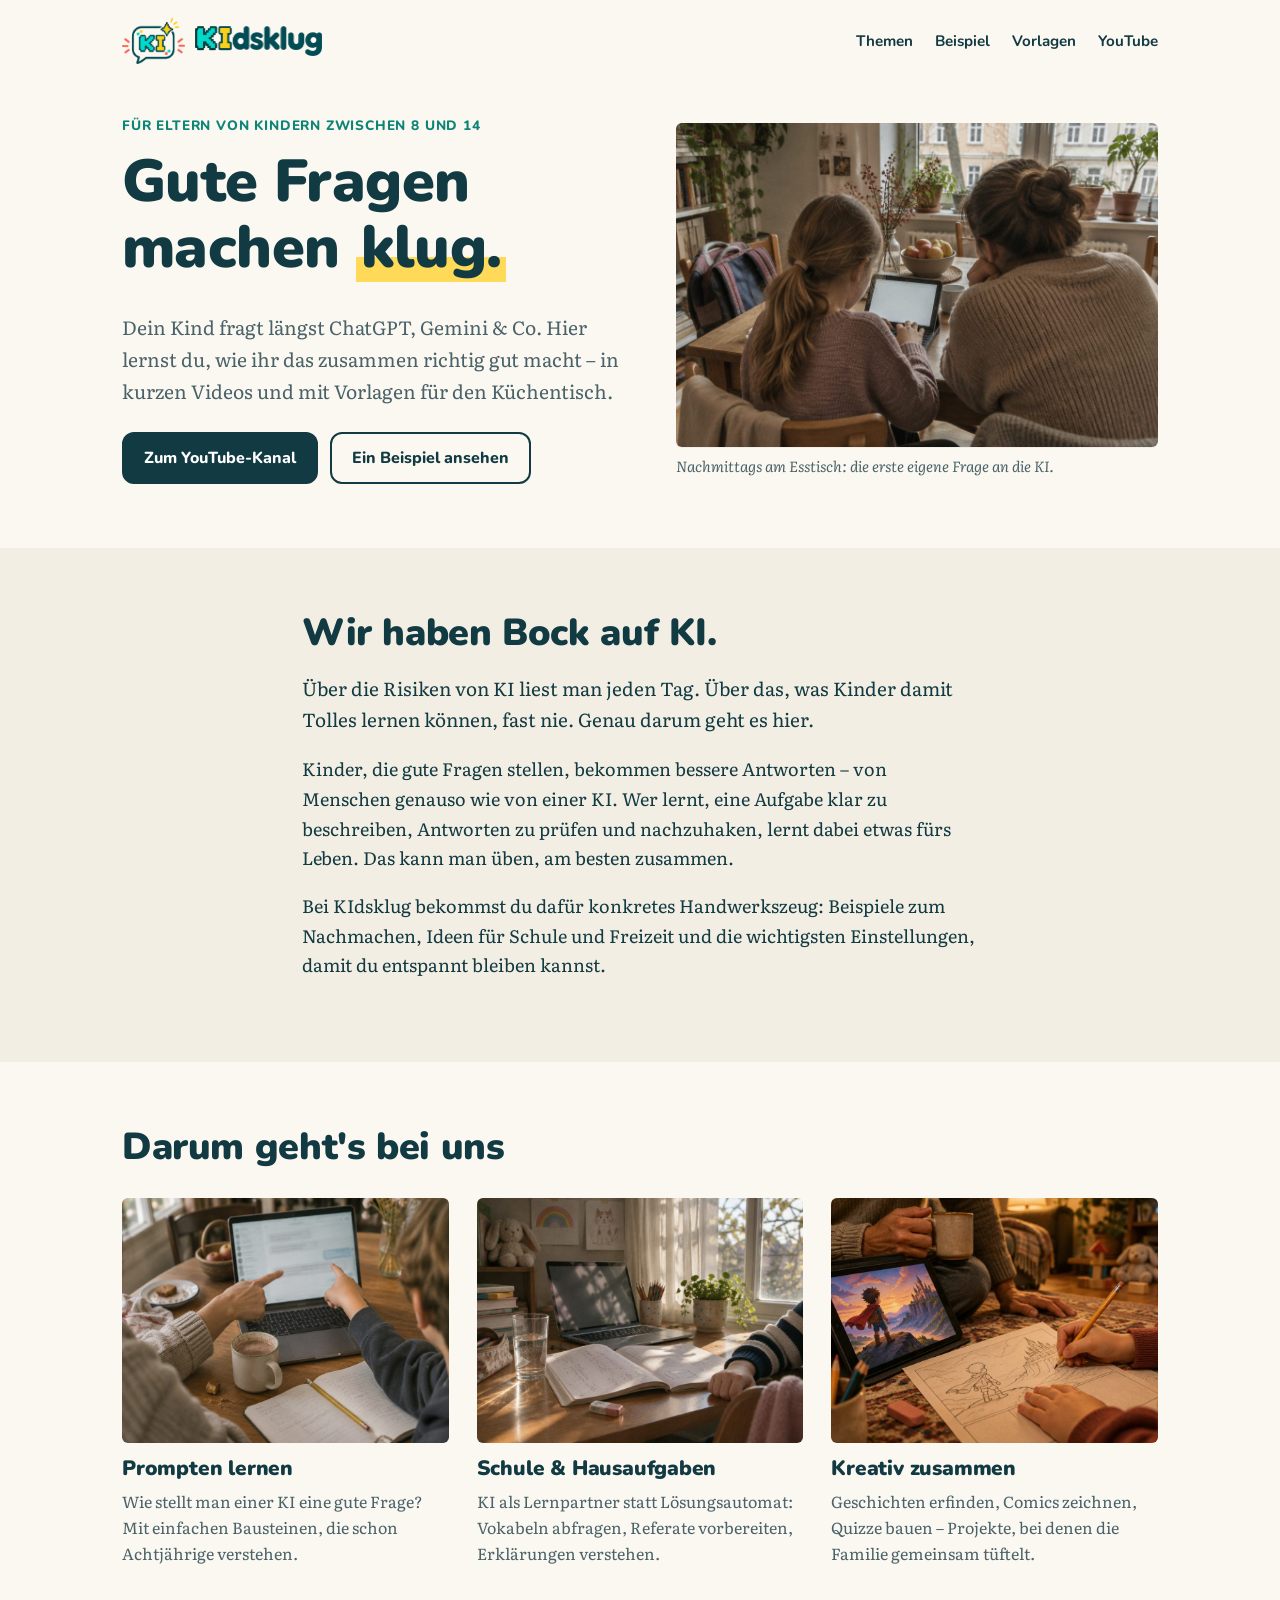
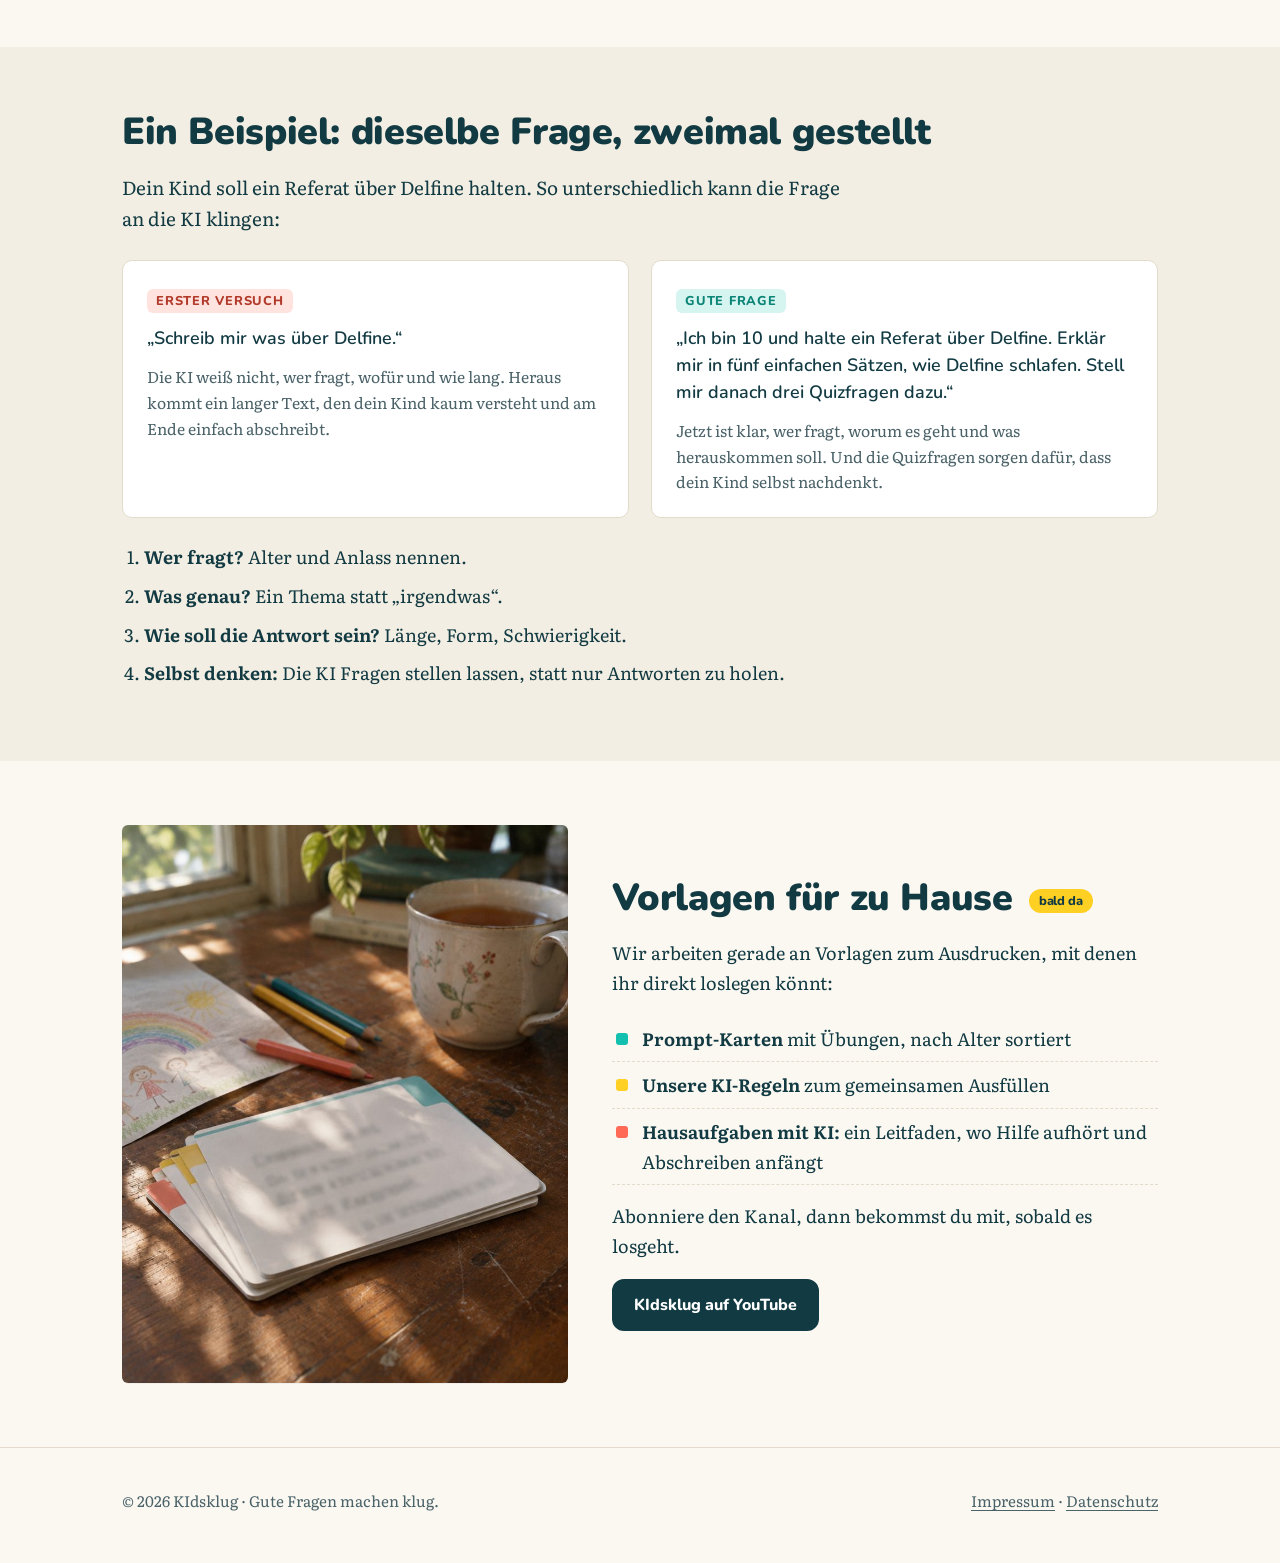
==== index.html @ 9ab51d3c "Website kidsklug.de Co-Authored-By: Claude Opus 5.5 <noreply@anthropic.com> Claude-Session: https://" ====
<!DOCTYPE html>
<html lang="de">
<head>
<meta charset="utf-8">
<meta name="viewport" content="width=device-width, initial-scale=1">
<title>KIdsklug – Gute Fragen machen klug. KI-Wissen für Eltern</title>
<meta name="description" content="Dein Kind nutzt ChatGPT, Gemini & Co.? KIdsklug zeigt Eltern in kurzen Videos und mit Vorlagen, wie Kinder KI clever nutzen – vom ersten Prompt bis zur Hausaufgabe.">
<link rel="canonical" href="https://kidsklug.de/">
<link rel="icon" href="favicon-48.png" sizes="48x48">
<link rel="apple-touch-icon" href="apple-touch-icon.png">
<meta property="og:title" content="KIdsklug – Gute Fragen machen klug.">
<meta property="og:description" content="KI-Wissen für Eltern: kurze Videos und Vorlagen für den Küchentisch.">
<meta property="og:image" content="https://kidsklug.de/img/hero.jpg">
<meta property="og:locale" content="de_DE">
<link rel="preload" href="fonts/nunito.woff2" as="font" type="font/woff2" crossorigin>
<link rel="stylesheet" href="style.css">
</head>
<body>

<header class="top">
  <div class="wrap">
    <a class="brand" href="./" aria-label="KIdsklug Startseite">
      <img class="sym" src="img/symbol.png" alt="" width="69" height="46">
      <img class="word" src="img/wortmarke.png" alt="KIdsklug" width="128" height="30">
    </a>
    <nav class="nav" aria-label="Hauptmenü">
      <a href="#themen">Themen</a>
      <a href="#beispiel">Beispiel</a>
      <a href="#vorlagen">Vorlagen</a>
      <a href="https://www.youtube.com/@KIdsklug">YouTube</a>
    </nav>
  </div>
</header>

<main>
<section class="hero">
  <div class="wrap">
    <div>
      <div class="kicker">Für Eltern von Kindern zwischen 8 und 14</div>
      <h1>Gute Fragen machen <span class="mark">klug.</span></h1>
      <p class="lead">Dein Kind fragt längst ChatGPT, Gemini &amp; Co. Hier lernst du, wie ihr das zusammen richtig gut macht – in kurzen Videos und mit Vorlagen für den Küchentisch.</p>
      <div class="btns">
        <a class="btn btn-main" href="https://www.youtube.com/@KIdsklug">Zum YouTube-Kanal</a>
        <a class="btn btn-ghost" href="#beispiel">Ein Beispiel ansehen</a>
      </div>
    </div>
    <figure class="photo">
      <img src="img/hero.jpg" alt="Ein Kind und ein Elternteil sitzen am Esstisch und schauen gemeinsam auf ein Tablet" width="1600" height="1067" fetchpriority="high">
      <figcaption>Nachmittags am Esstisch: die erste eigene Frage an die KI.</figcaption>
    </figure>
  </div>
</section>

<section class="paper2">
  <div class="wrap narrow">
    <h2>Wir haben Bock auf KI.</h2>
    <p class="big">Über die Risiken von KI liest man jeden Tag. Über das, was Kinder damit Tolles lernen können, fast nie. Genau darum geht es hier.</p>
    <p>Kinder, die gute Fragen stellen, bekommen bessere Antworten – von Menschen genauso wie von einer KI. Wer lernt, eine Aufgabe klar zu beschreiben, Antworten zu prüfen und nachzuhaken, lernt dabei etwas fürs Leben. Das kann man üben, am besten zusammen.</p>
    <p>Bei KIdsklug bekommst du dafür konkretes Handwerkszeug: Beispiele zum Nachmachen, Ideen für Schule und Freizeit und die wichtigsten Einstellungen, damit du entspannt bleiben kannst.</p>
  </div>
</section>

<section id="themen">
  <div class="wrap">
    <h2>Darum geht's bei uns</h2>
    <div class="themes">
      <article class="theme">
        <img src="img/prompten.jpg" alt="Ein Kind und ein Erwachsener zeigen gemeinsam auf einen Laptop" width="1200" height="800" >
        <h3>Prompten lernen</h3>
        <p>Wie stellt man einer KI eine gute Frage? Mit einfachen Bausteinen, die schon Achtjährige verstehen.</p>
      </article>
      <article class="theme">
        <img src="img/schule.jpg" alt="Schreibtisch mit Laptop, Heft und Radiergummi am Fenster" width="1200" height="800" >
        <h3>Schule &amp; Hausaufgaben</h3>
        <p>KI als Lernpartner statt Lösungsautomat: Vokabeln abfragen, Referate vorbereiten, Erklärungen verstehen.</p>
      </article>
      <article class="theme">
        <img src="img/kreativ.jpg" alt="Kinderhände zeichnen einen Comic neben einem Tablet" width="1200" height="800" >
        <h3>Kreativ zusammen</h3>
        <p>Geschichten erfinden, Comics zeichnen, Quizze bauen – Projekte, bei denen die Familie gemeinsam tüftelt.</p>
      </article>
    </div>
  </div>
</section>

<section id="beispiel" class="paper2">
  <div class="wrap">
    <h2>Ein Beispiel: dieselbe Frage, zweimal gestellt</h2>
    <p class="big narrow">Dein Kind soll ein Referat über Delfine halten. So unterschiedlich kann die Frage an die KI klingen:</p>
    <div class="compare">
      <div class="note bad">
        <span class="tag">Erster Versuch</span>
        <blockquote>„Schreib mir was über Delfine.“</blockquote>
        <p>Die KI weiß nicht, wer fragt, wofür und wie lang. Heraus kommt ein langer Text, den dein Kind kaum versteht und am Ende einfach abschreibt.</p>
      </div>
      <div class="note good">
        <span class="tag">Gute Frage</span>
        <blockquote>„Ich bin 10 und halte ein Referat über Delfine. Erklär mir in fünf einfachen Sätzen, wie Delfine schlafen. Stell mir danach drei Quizfragen dazu.“</blockquote>
        <p>Jetzt ist klar, wer fragt, worum es geht und was herauskommen soll. Und die Quizfragen sorgen dafür, dass dein Kind selbst nachdenkt.</p>
      </div>
    </div>
    <ol class="steps narrow">
      <li><strong>Wer fragt?</strong> Alter und Anlass nennen.</li>
      <li><strong>Was genau?</strong> Ein Thema statt „irgendwas“.</li>
      <li><strong>Wie soll die Antwort sein?</strong> Länge, Form, Schwierigkeit.</li>
      <li><strong>Selbst denken:</strong> Die KI Fragen stellen lassen, statt nur Antworten zu holen.</li>
    </ol>
  </div>
</section>

<section id="vorlagen">
  <div class="wrap split">
    <figure class="photo">
      <img src="img/vorlagen.jpg" alt="Ausgedruckte Karteikarten mit bunten Ecken, Buntstifte und eine Tasse Tee auf einem Holztisch" width="800" height="1000" >
    </figure>
    <div>
      <h2>Vorlagen für zu Hause <span class="soon">bald da</span></h2>
      <p>Wir arbeiten gerade an Vorlagen zum Ausdrucken, mit denen ihr direkt loslegen könnt:</p>
      <ul class="plain">
        <li><strong>Prompt-Karten</strong> mit Übungen, nach Alter sortiert</li>
        <li><strong>Unsere KI-Regeln</strong> zum gemeinsamen Ausfüllen</li>
        <li><strong>Hausaufgaben mit KI:</strong> ein Leitfaden, wo Hilfe aufhört und Abschreiben anfängt</li>
      </ul>
      <p>Abonniere den Kanal, dann bekommst du mit, sobald es losgeht.</p>
      <a class="btn btn-main" href="https://www.youtube.com/@KIdsklug">KIdsklug auf YouTube</a>
    </div>
  </div>
</section>
</main>

<footer>
  <div class="wrap">
    <div>© 2026 KIdsklug · Gute Fragen machen klug.</div>
    <div><a href="impressum.html">Impressum</a> · <a href="datenschutz.html">Datenschutz</a></div>
  </div>
</footer>
</body>
</html>
---- style.css ----
@font-face{font-family:"Nunito";src:url(fonts/nunito.woff2) format("woff2");font-weight:600 900;font-display:swap}
@font-face{font-family:"Literata";src:url(fonts/literata.woff2) format("woff2");font-weight:400 650;font-display:swap}
@font-face{font-family:"Literata";src:url(fonts/literata-italic.woff2) format("woff2");font-weight:400 650;font-style:italic;font-display:swap}

:root{
  --paper:#fbf8f2; --paper-2:#f3eee3; --ink:#123a42; --ink-soft:#4a6268;
  --teal:#13bfae; --teal-dark:#0c8577; --yellow:#ffd024; --coral:#ff6a57; --line:#e3dccd;
  --wrap:1080px;
}
*{box-sizing:border-box}
html{-webkit-text-size-adjust:100%}
body{margin:0;background:var(--paper);color:var(--ink);font:18px/1.65 "Literata",Georgia,serif}
img{max-width:100%;height:auto;display:block}
a{color:var(--teal-dark);text-underline-offset:3px}
a:hover{color:var(--ink)}
h1,h2,h3{font-family:"Nunito",system-ui,sans-serif;font-weight:900;line-height:1.12;letter-spacing:-.01em;margin:0 0 .5em}
h1{font-size:clamp(2.3rem,5.4vw,3.7rem)}
h2{font-size:clamp(1.7rem,3.4vw,2.35rem)}
h3{font-size:1.3rem}
p{margin:0 0 1em}
.wrap{max-width:var(--wrap);margin:0 auto;padding:0 22px}

/* header */
.top{padding:18px 0}
.top .wrap{display:flex;align-items:center;justify-content:space-between;gap:20px}
.brand{display:flex;align-items:center;gap:10px;text-decoration:none}
.brand img.sym{height:46px;width:auto}
.brand img.word{height:30px;width:auto}
.nav{display:flex;gap:22px;font:700 .95rem "Nunito",sans-serif}
.nav a{color:var(--ink);text-decoration:none}
.nav a:hover{color:var(--teal-dark)}

/* hand-drawn marker under a word */
.mark{background:linear-gradient(transparent 62%, rgba(255,208,36,.75) 62%, rgba(255,208,36,.75) 92%, transparent 92%);padding:0 .08em}
.mark-teal{background:linear-gradient(transparent 64%, rgba(19,191,174,.35) 64%, rgba(19,191,174,.35) 94%, transparent 94%)}

/* hero */
.hero{padding:34px 0 64px}
.hero .wrap{display:grid;grid-template-columns:1.05fr 1fr;gap:48px;align-items:center}
.kicker{font:800 .85rem "Nunito",sans-serif;letter-spacing:.06em;text-transform:uppercase;color:var(--teal-dark);margin-bottom:14px}
.lead{font-size:1.2rem;color:var(--ink-soft);max-width:34em}
.btns{display:flex;flex-wrap:wrap;gap:12px;margin-top:26px}
.btn{display:inline-flex;align-items:center;gap:8px;font:800 1rem "Nunito",sans-serif;padding:13px 20px;border-radius:12px;text-decoration:none;border:2px solid var(--ink)}
.btn-main{background:var(--ink);color:#fff}
.btn-main:hover{background:var(--teal-dark);border-color:var(--teal-dark);color:#fff}
.btn-ghost{color:var(--ink)}
.btn-ghost:hover{background:var(--paper-2);color:var(--ink)}
figure{margin:0}
.photo img{border-radius:6px;box-shadow:0 1px 0 rgba(0,0,0,.04)}
figcaption{font:italic .92rem "Literata",serif;color:var(--ink-soft);margin-top:8px}

/* sections */
section{padding:64px 0}
.paper2{background:var(--paper-2)}
.narrow{max-width:720px}
.big{font-size:1.18rem}

.themes{display:grid;grid-template-columns:repeat(3,1fr);gap:28px;margin-top:30px}
.theme img{width:100%;aspect-ratio:4/3;object-fit:cover;border-radius:6px;margin-bottom:14px}
.theme h3{margin-bottom:.35em}
.theme p{color:var(--ink-soft);font-size:1rem}

/* prompt example */
.compare{display:grid;grid-template-columns:1fr 1fr;gap:22px;margin-top:26px}
.note{background:#fff;border:1px solid var(--line);border-radius:10px;padding:22px 24px;position:relative}
.note .tag{font:800 .8rem "Nunito",sans-serif;text-transform:uppercase;letter-spacing:.06em;display:inline-block;padding:3px 9px;border-radius:6px;margin-bottom:12px}
.note.bad .tag{background:#ffe3df;color:#b23a2b}
.note.good .tag{background:#d6f5f1;color:var(--teal-dark)}
.note blockquote{margin:0 0 12px;font:600 1.12rem/1.5 "Nunito",sans-serif;color:var(--ink)}
.note p{font-size:.98rem;color:var(--ink-soft);margin:0}
.steps{margin:24px 0 0;padding-left:1.2em}
.steps li{margin-bottom:.5em}

/* templates */
.split{display:grid;grid-template-columns:.9fr 1.1fr;gap:44px;align-items:center}
.soon{display:inline-block;font:800 .8rem "Nunito",sans-serif;background:var(--yellow);color:var(--ink);padding:3px 10px;border-radius:999px;margin-left:6px;vertical-align:middle}
ul.plain{list-style:none;padding:0;margin:16px 0}
ul.plain li{padding:8px 0 8px 30px;border-bottom:1px dashed var(--line);position:relative}
ul.plain li::before{content:"";position:absolute;left:4px;top:17px;width:12px;height:12px;background:var(--teal);border-radius:3px}
ul.plain li:nth-child(2)::before{background:var(--yellow)}
ul.plain li:nth-child(3)::before{background:var(--coral)}

/* footer */
footer{padding:40px 0 50px;border-top:1px solid var(--line);font-size:.95rem;color:var(--ink-soft)}
footer .wrap{display:flex;flex-wrap:wrap;justify-content:space-between;gap:16px}
footer a{color:var(--ink-soft)}

/* legal pages */
.legal{padding:30px 0 60px}
.legal h1{font-size:2.2rem}
.legal h2{font-size:1.3rem;margin-top:1.6em}
.legal p,.legal li{font-size:1rem}

@media (max-width:860px){
  .hero .wrap,.split{grid-template-columns:1fr;gap:30px}
  .themes{grid-template-columns:1fr}
  .compare{grid-template-columns:1fr}
  .nav{display:none}
  section{padding:48px 0}
  body{font-size:17px}
}
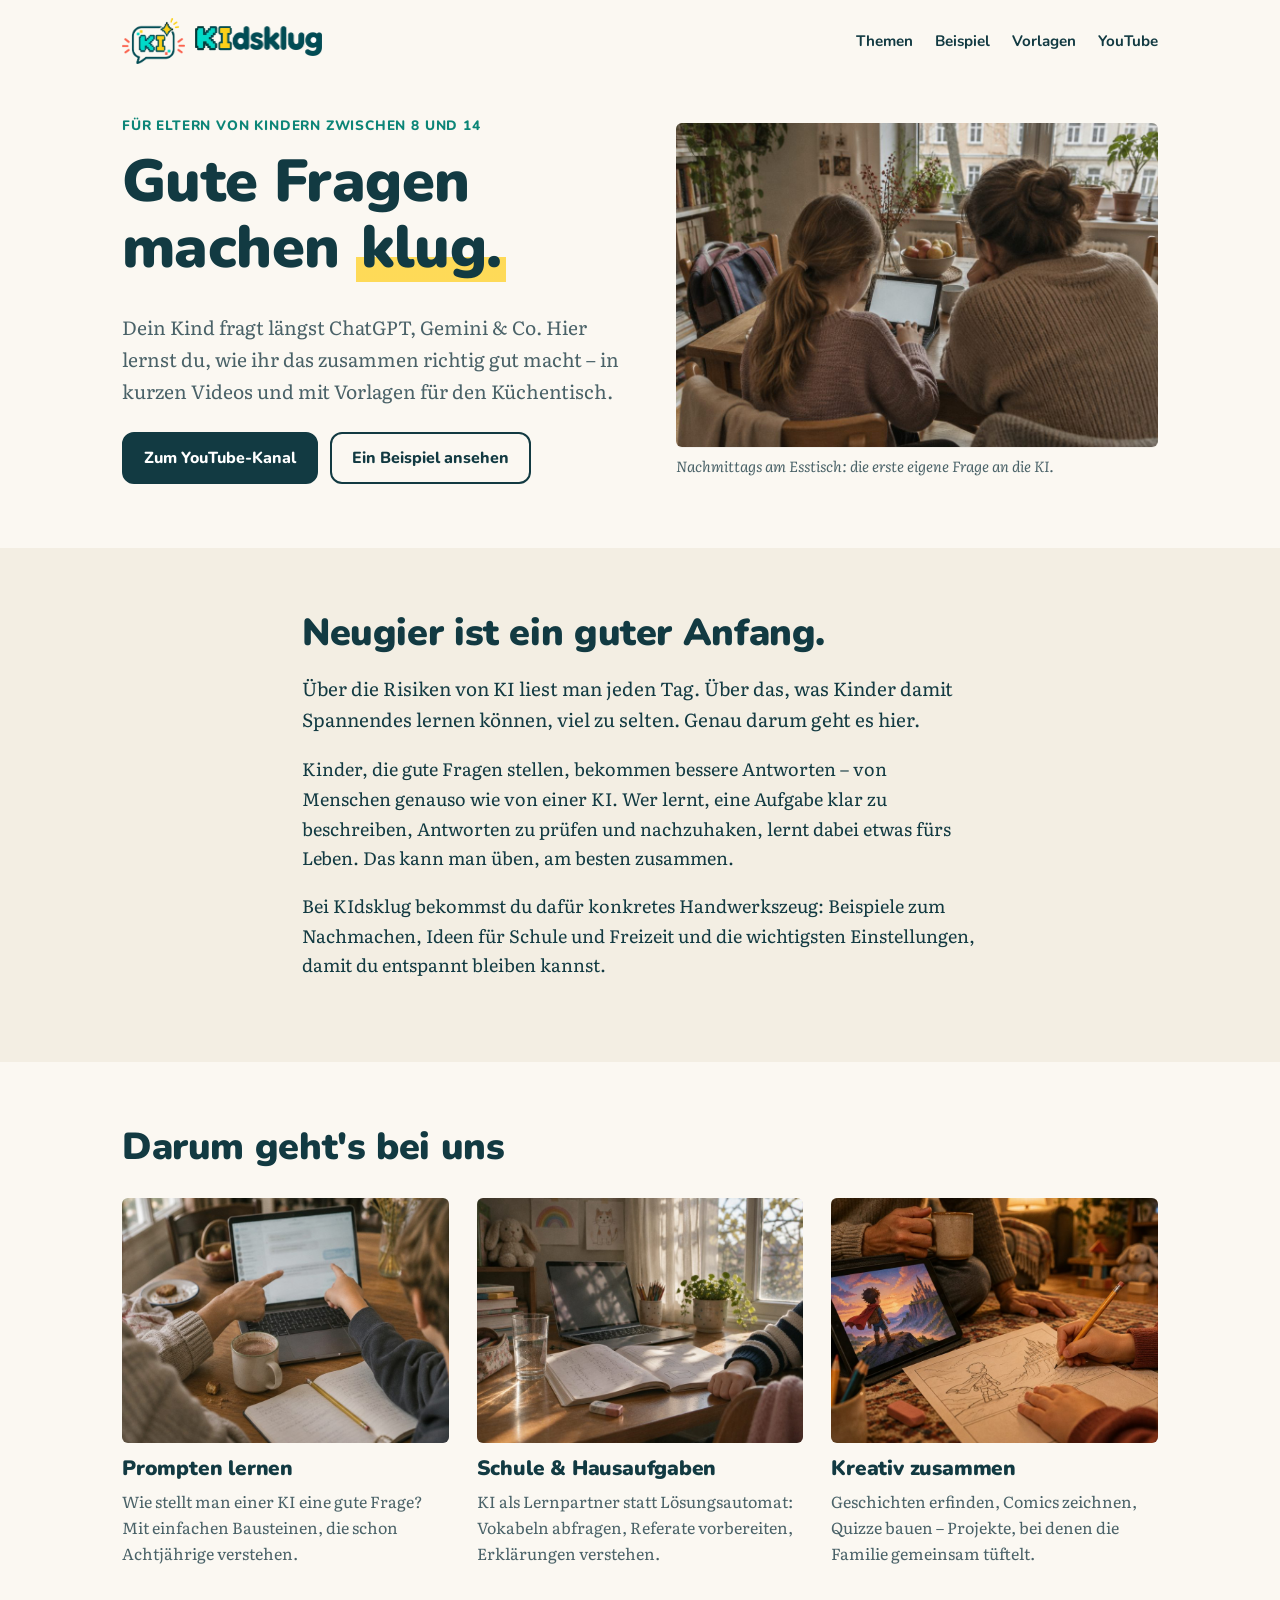
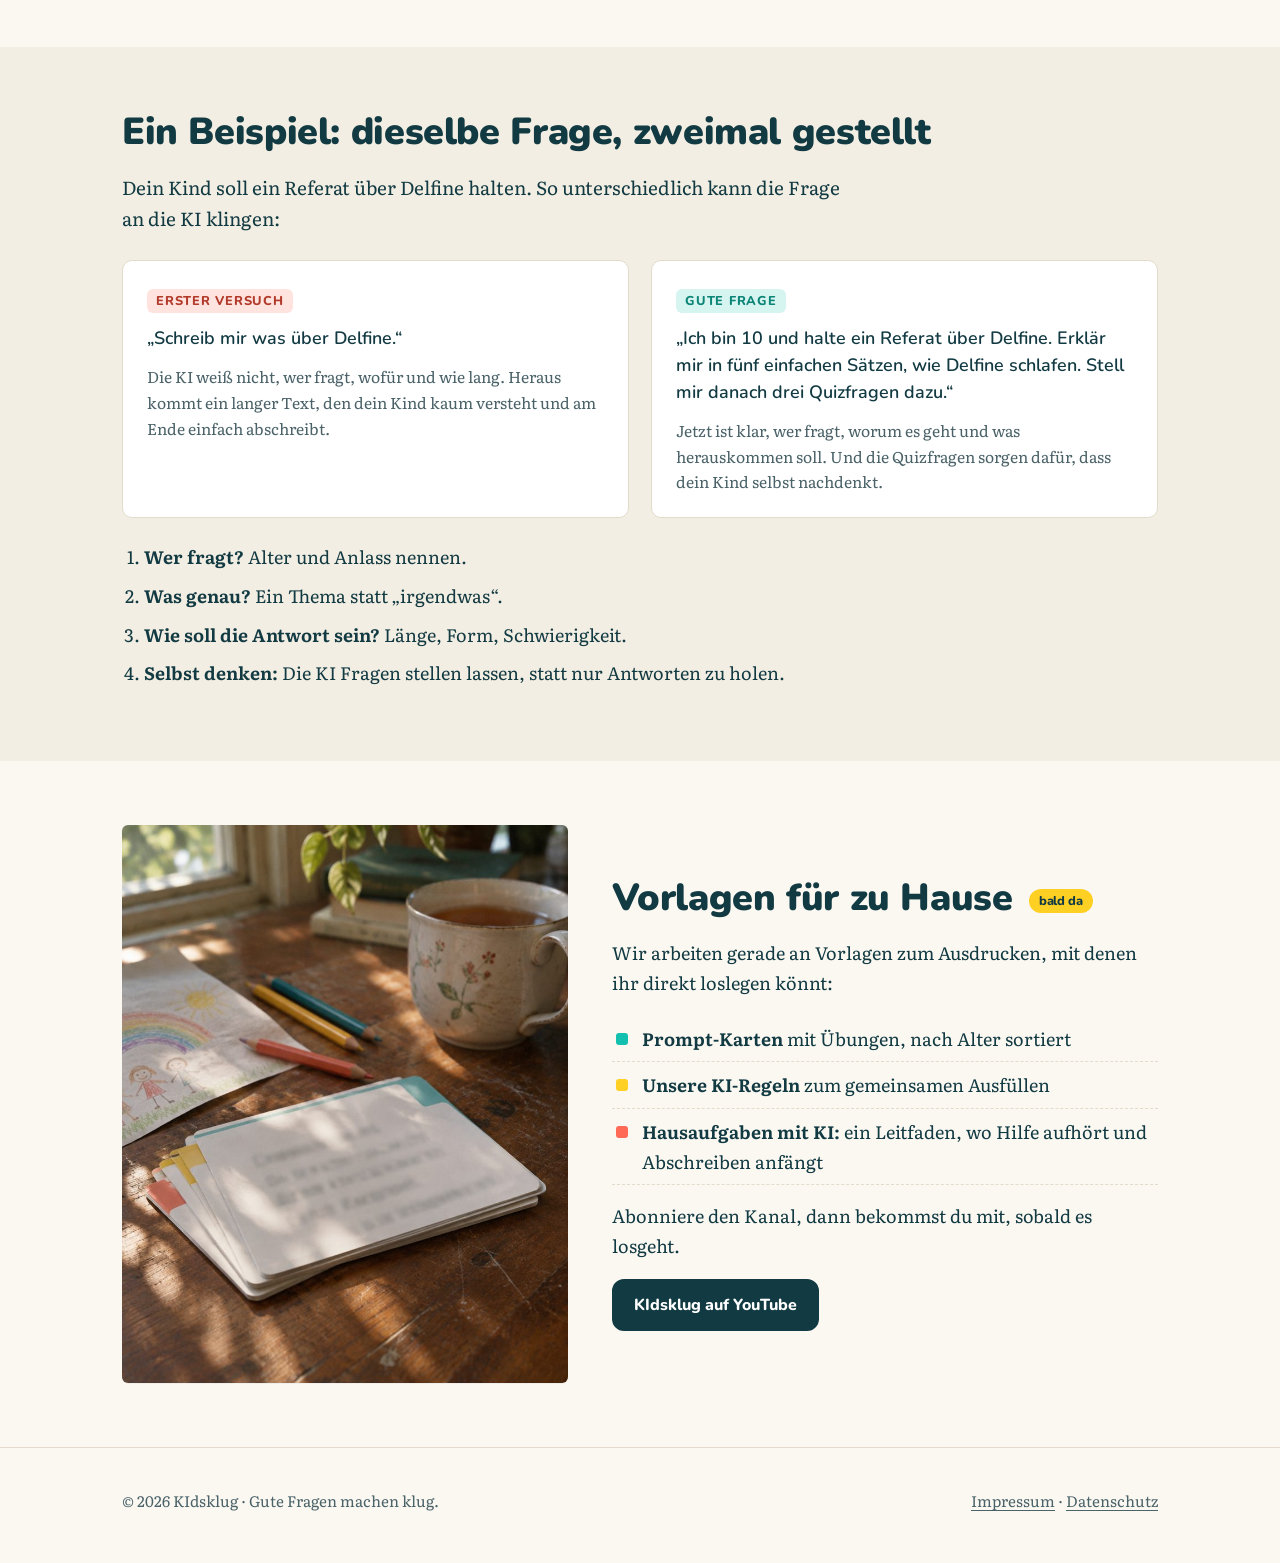
==== commit 8840b1dc: "Startseite: Abschnittsüberschrift weniger plakativ Co-Authored-By: Claude Opus 5.5 <noreply@anthropi" ====
--- a/index.html
+++ b/index.html
@@ -53,8 +53,8 @@
 
 <section class="paper2">
   <div class="wrap narrow">
-    <h2>Wir haben Bock auf KI.</h2>
-    <p class="big">Über die Risiken von KI liest man jeden Tag. Über das, was Kinder damit Tolles lernen können, fast nie. Genau darum geht es hier.</p>
+    <h2>Neugier ist ein guter Anfang.</h2>
+    <p class="big">Über die Risiken von KI liest man jeden Tag. Über das, was Kinder damit Spannendes lernen können, viel zu selten. Genau darum geht es hier.</p>
     <p>Kinder, die gute Fragen stellen, bekommen bessere Antworten – von Menschen genauso wie von einer KI. Wer lernt, eine Aufgabe klar zu beschreiben, Antworten zu prüfen und nachzuhaken, lernt dabei etwas fürs Leben. Das kann man üben, am besten zusammen.</p>
     <p>Bei KIdsklug bekommst du dafür konkretes Handwerkszeug: Beispiele zum Nachmachen, Ideen für Schule und Freizeit und die wichtigsten Einstellungen, damit du entspannt bleiben kannst.</p>
   </div>
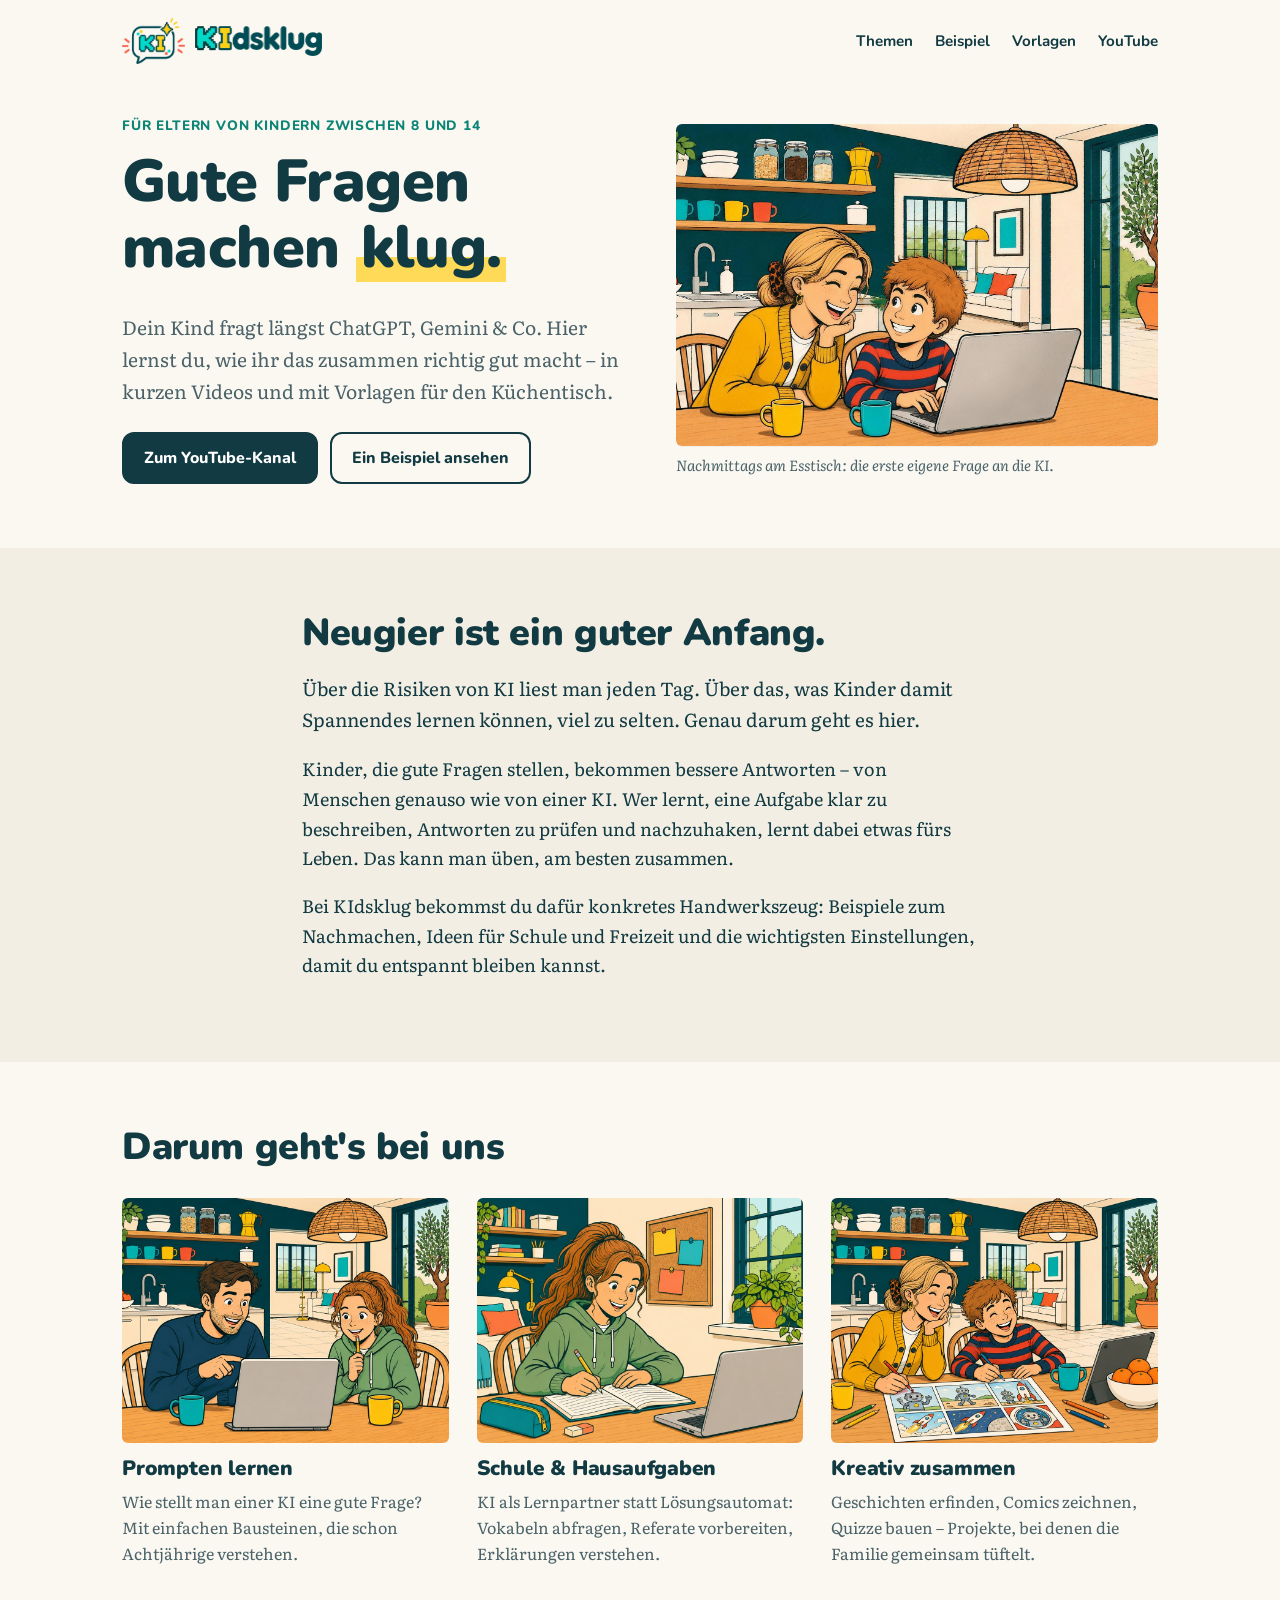
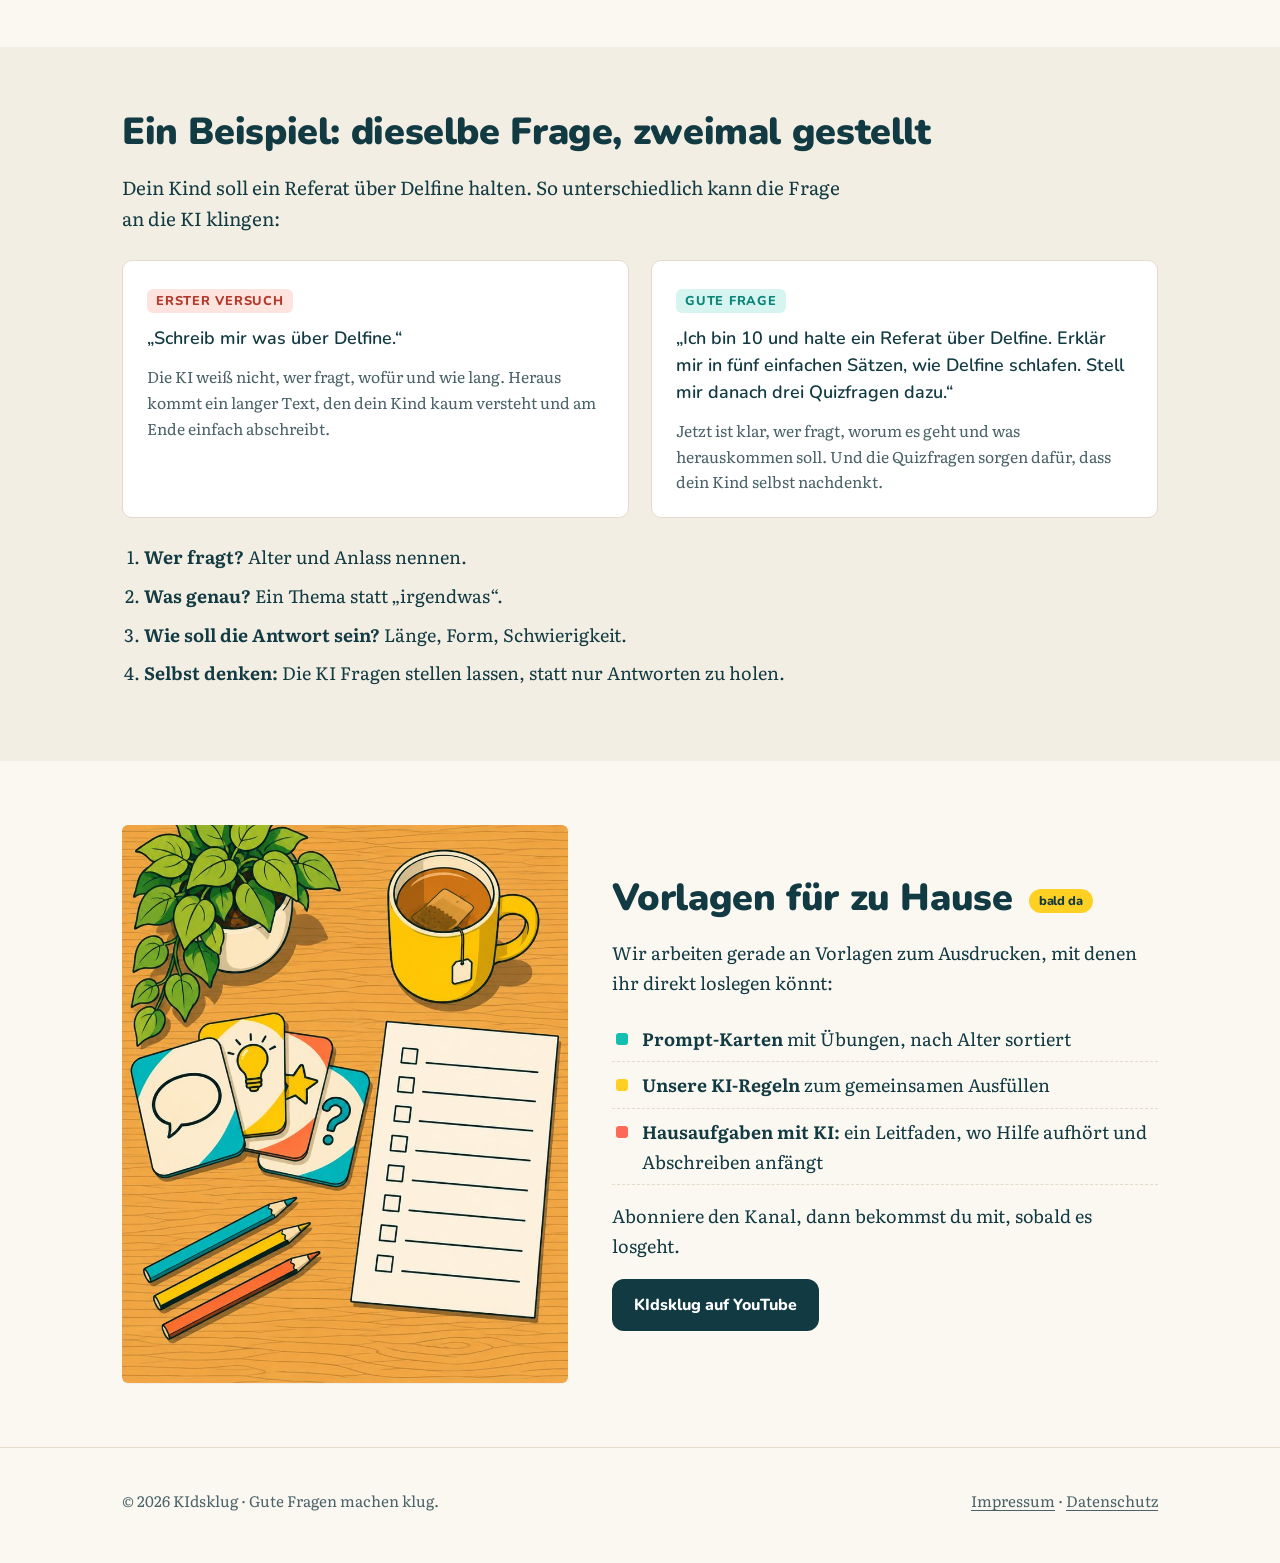
==== commit c1554e79: "Website im Comic-Stil: neue Illustrationen mit der KIdsklug-Familie Co-Authored-By: Claude Opus 5.5 " ====
--- a/index.html
+++ b/index.html
@@ -45,7 +45,7 @@
       </div>
     </div>
     <figure class="photo">
-      <img src="img/hero.jpg" alt="Ein Kind und ein Elternteil sitzen am Esstisch und schauen gemeinsam auf ein Tablet" width="1600" height="1067" fetchpriority="high">
+      <img src="img/hero.jpg" alt="Gezeichnete Szene: Mutter und Sohn sitzen lachend am Küchentisch vor einem Laptop" width="1600" height="1067" fetchpriority="high">
       <figcaption>Nachmittags am Esstisch: die erste eigene Frage an die KI.</figcaption>
     </figure>
   </div>
@@ -65,17 +65,17 @@
     <h2>Darum geht's bei uns</h2>
     <div class="themes">
       <article class="theme">
-        <img src="img/prompten.jpg" alt="Ein Kind und ein Erwachsener zeigen gemeinsam auf einen Laptop" width="1200" height="800" >
+        <img src="img/prompten.jpg" alt="Gezeichnete Szene: Vater und Tochter überlegen gemeinsam am Laptop" width="1200" height="800" >
         <h3>Prompten lernen</h3>
         <p>Wie stellt man einer KI eine gute Frage? Mit einfachen Bausteinen, die schon Achtjährige verstehen.</p>
       </article>
       <article class="theme">
-        <img src="img/schule.jpg" alt="Schreibtisch mit Laptop, Heft und Radiergummi am Fenster" width="1200" height="800" >
+        <img src="img/schule.jpg" alt="Gezeichnete Szene: Ein Mädchen macht am Schreibtisch Hausaufgaben, daneben ein Laptop" width="1200" height="800" >
         <h3>Schule &amp; Hausaufgaben</h3>
         <p>KI als Lernpartner statt Lösungsautomat: Vokabeln abfragen, Referate vorbereiten, Erklärungen verstehen.</p>
       </article>
       <article class="theme">
-        <img src="img/kreativ.jpg" alt="Kinderhände zeichnen einen Comic neben einem Tablet" width="1200" height="800" >
+        <img src="img/kreativ.jpg" alt="Gezeichnete Szene: Mutter und Sohn zeichnen zusammen einen Comic" width="1200" height="800" >
         <h3>Kreativ zusammen</h3>
         <p>Geschichten erfinden, Comics zeichnen, Quizze bauen – Projekte, bei denen die Familie gemeinsam tüftelt.</p>
       </article>
@@ -111,7 +111,7 @@
 <section id="vorlagen">
   <div class="wrap split">
     <figure class="photo">
-      <img src="img/vorlagen.jpg" alt="Ausgedruckte Karteikarten mit bunten Ecken, Buntstifte und eine Tasse Tee auf einem Holztisch" width="800" height="1000" >
+      <img src="img/vorlagen.jpg" alt="Gezeichnete Karten mit bunten Ecken, eine Checkliste, Buntstifte und eine Tasse Tee auf einem Holztisch" width="800" height="1000" >
     </figure>
     <div>
       <h2>Vorlagen für zu Hause <span class="soon">bald da</span></h2>
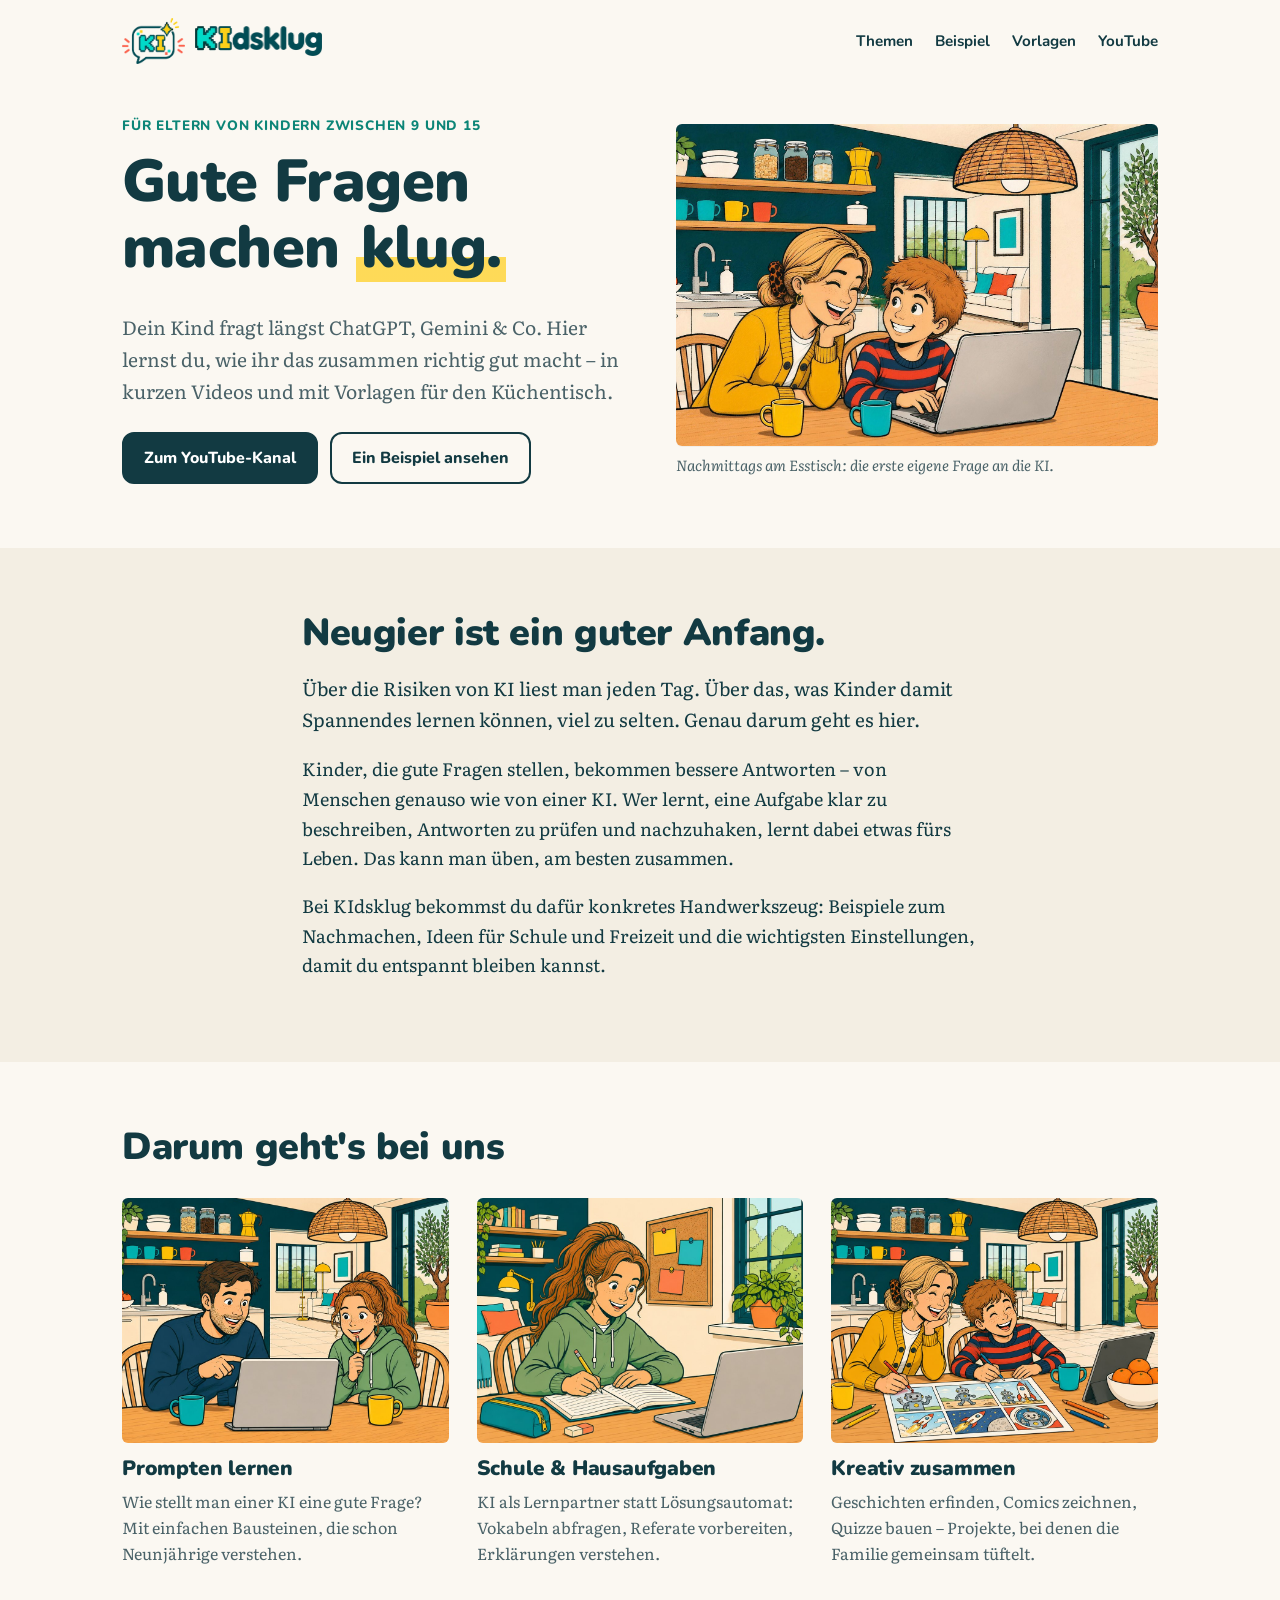
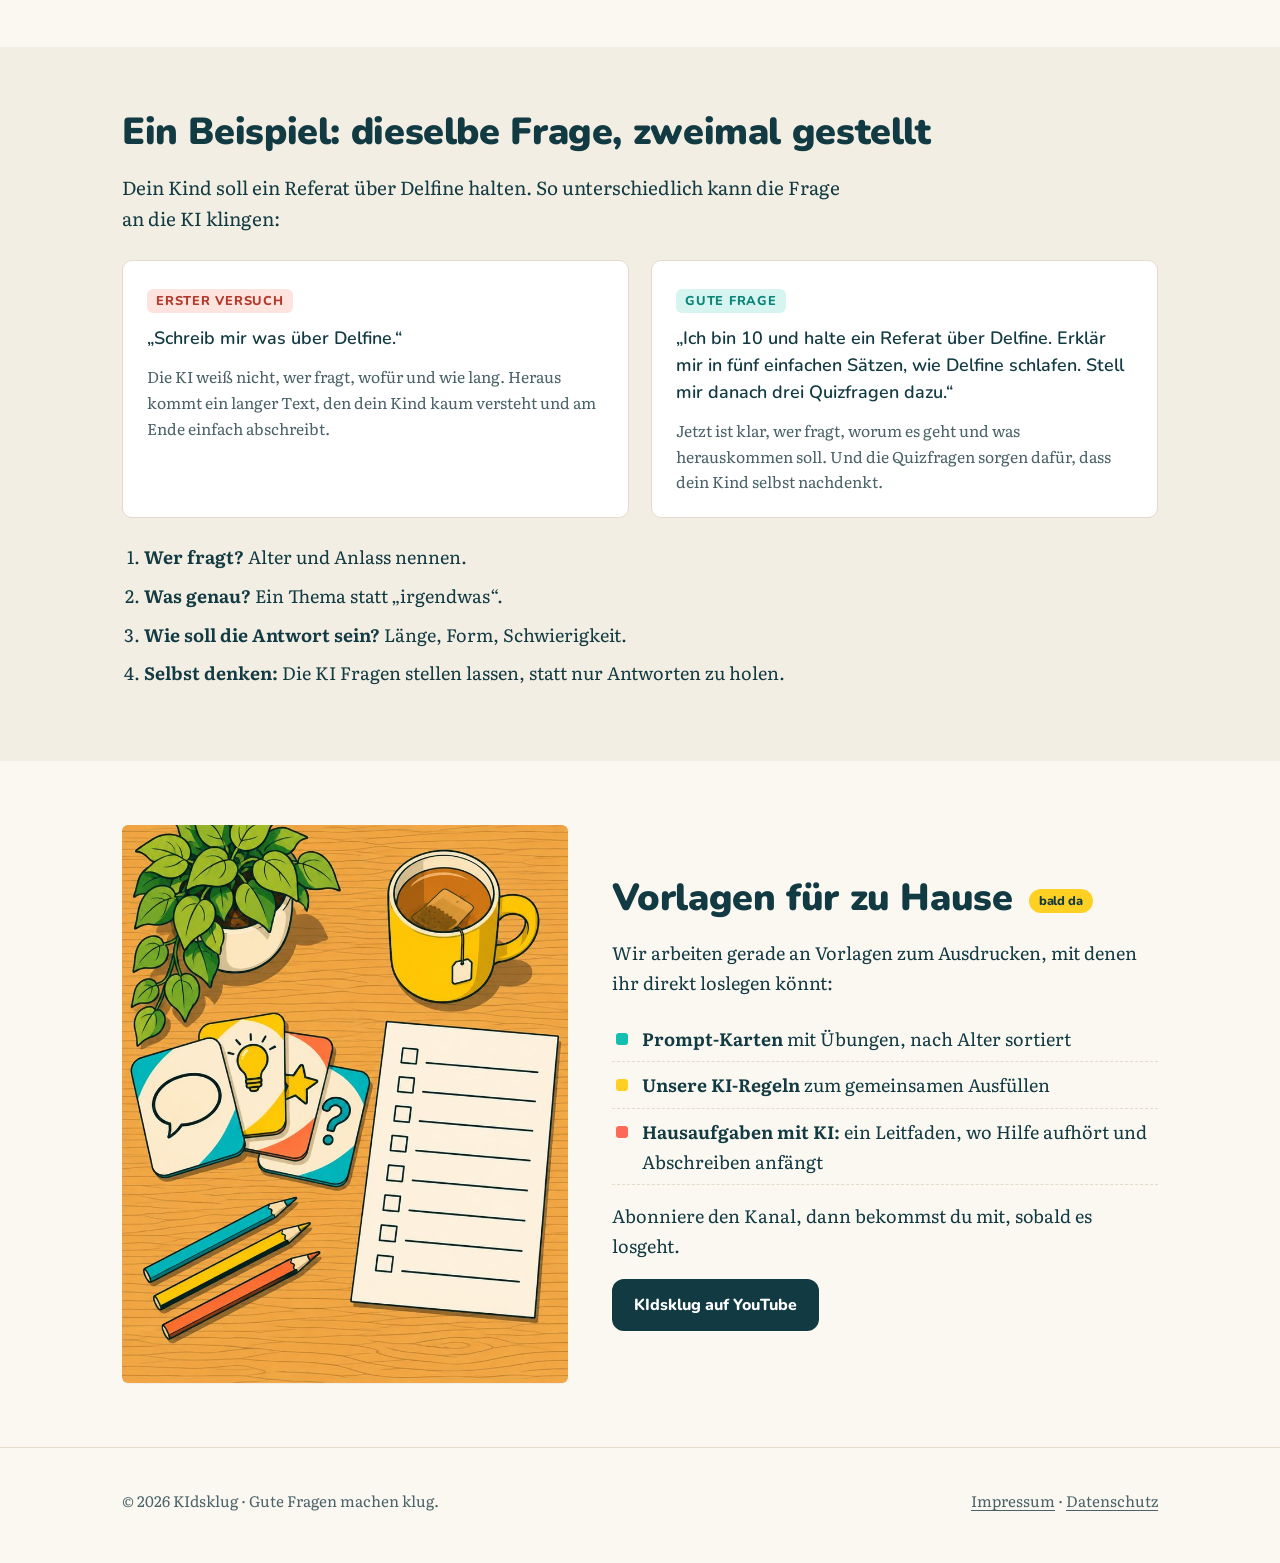
==== commit 67e40f9b: "Altersangabe an Zielgruppe angepasst (9 bis 15) Co-Authored-By: Claude Opus 5.5 <noreply@anthropic.c" ====
--- a/index.html
+++ b/index.html
@@ -36,7 +36,7 @@
 <section class="hero">
   <div class="wrap">
     <div>
-      <div class="kicker">Für Eltern von Kindern zwischen 8 und 14</div>
+      <div class="kicker">Für Eltern von Kindern zwischen 9 und 15</div>
       <h1>Gute Fragen machen <span class="mark">klug.</span></h1>
       <p class="lead">Dein Kind fragt längst ChatGPT, Gemini &amp; Co. Hier lernst du, wie ihr das zusammen richtig gut macht – in kurzen Videos und mit Vorlagen für den Küchentisch.</p>
       <div class="btns">
@@ -67,7 +67,7 @@
       <article class="theme">
         <img src="img/prompten.jpg" alt="Gezeichnete Szene: Vater und Tochter überlegen gemeinsam am Laptop" width="1200" height="800" >
         <h3>Prompten lernen</h3>
-        <p>Wie stellt man einer KI eine gute Frage? Mit einfachen Bausteinen, die schon Achtjährige verstehen.</p>
+        <p>Wie stellt man einer KI eine gute Frage? Mit einfachen Bausteinen, die schon Neunjährige verstehen.</p>
       </article>
       <article class="theme">
         <img src="img/schule.jpg" alt="Gezeichnete Szene: Ein Mädchen macht am Schreibtisch Hausaufgaben, daneben ein Laptop" width="1200" height="800" >
